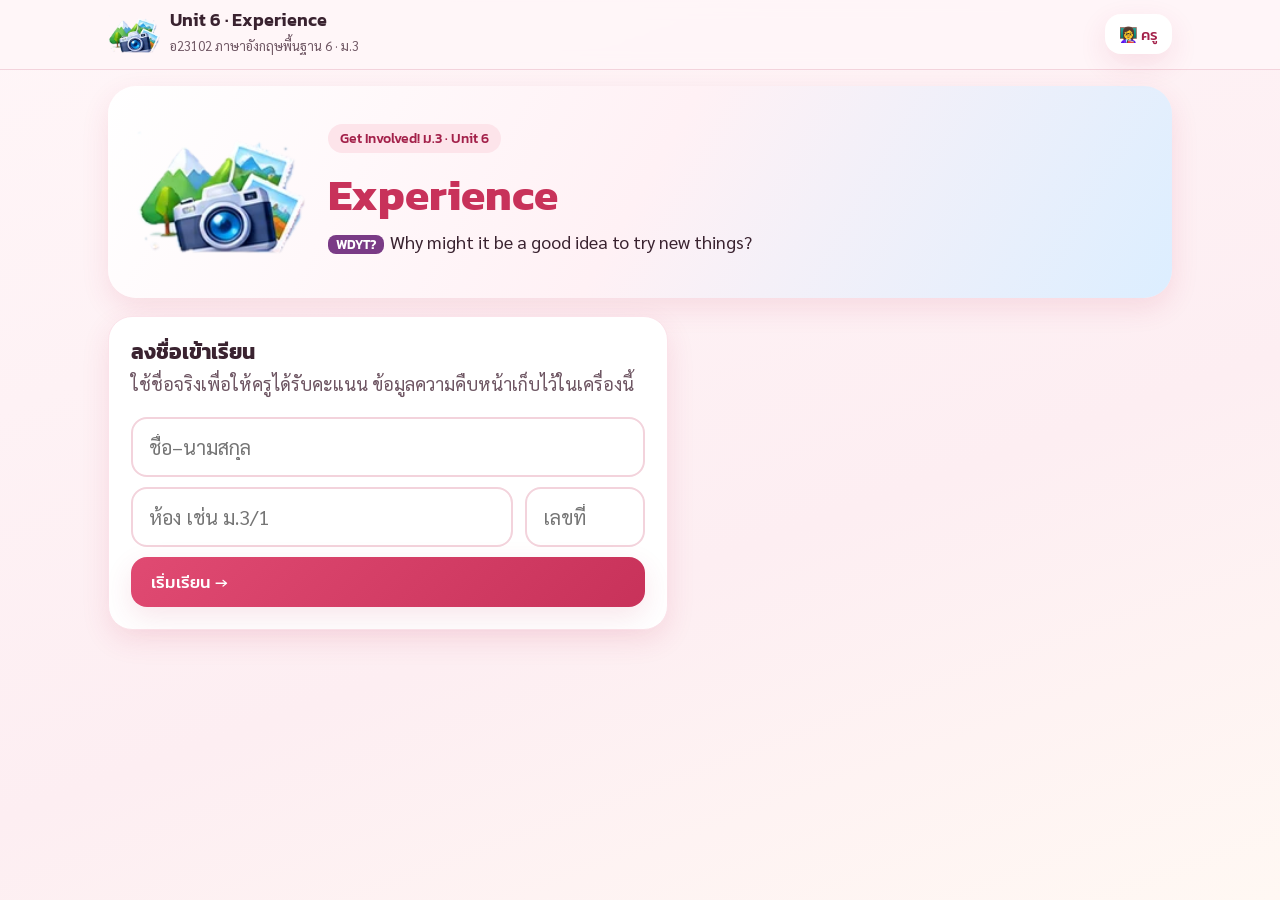
==== m3/unit6/index.html @ 9c274b95 "Add Unit 6 self-study lesson with teacher slides and results Six skill stations with active-learning" ====
<!DOCTYPE html>
<html lang="th">
<head>
<meta charset="utf-8">
<meta name="viewport" content="width=device-width,initial-scale=1">
<title>Unit 6 Experience · บทเรียน อ23102 ม.3</title>
<meta name="description" content="บทเรียนสำเร็จรูปและสไลด์สอน Get Involved! ม.3 Unit 6 Experience">
<link rel="preconnect" href="https://fonts.googleapis.com">
<link href="https://fonts.googleapis.com/css2?family=Kanit:wght@400;500;600;700&family=Sarabun:wght@400;600;700&display=swap" rel="stylesheet">
<link rel="stylesheet" href="app.css">
</head>
<body>
<header class="top"><div class="in">
  <a class="logo" href="#map"><img src="../assets/icons/u6.png" alt=""><span><b>Unit 6 · Experience</b><small>อ23102 ภาษาอังกฤษพื้นฐาน 6 · ม.3</small></span></a>
  <span class="sp"></span>
  <span class="who" id="who"></span>
  <a class="btn s" href="#teacher" title="โหมดครู">👩‍🏫 ครู</a>
</div></header>

<main class="wrap">
  <section class="view" id="v-start"></section>
  <section class="view" id="v-map"></section>
  <section class="view" id="v-station"></section>
  <section class="view" id="v-summary"></section>
  <section class="view" id="v-teacher"></section>
</main>

<script src="../config.js"></script>
<script src="data.js"></script>
<script src="slides.js"></script>
<script src="app.js"></script>
</body>
</html>
---- m3/unit6/app.css ----
:root{
  --rose:#c8325a;--rose-d:#a3214a;--rose-l:#fde4ea;--blush:#fff3f6;--ink:#3a2330;--muted:#6e5663;
  --line:#f3d3dc;--ok:#2e8b57;--ok-l:#e3f6ea;--bad:#c0392b;--bad-l:#fde8e6;--warn-l:#fff6dc;
  --shadow:0 10px 28px rgba(200,50,90,.12);
  --c-vocab:#e2457a;--c-listening:#e8763a;--c-reading:#3a7fd0;--c-grammar:#8b5cd6;--c-speaking:#2e9d8f;--c-writing:#c98a12;--c-posttest:#a3214a;
}
*{box-sizing:border-box}
html,body{margin:0}
body{font:18px/1.6 Sarabun,system-ui,sans-serif;color:var(--ink);background:linear-gradient(160deg,#fff6f8 0%,#fdeef2 60%,#fff8f3 100%);min-height:100vh}
h1,h2,h3,h4{font-family:Kanit,Sarabun,sans-serif;margin:0;line-height:1.25}
button{font:inherit;cursor:pointer}
input,textarea{font:inherit}
img{max-width:100%}
.wrap{max-width:1100px;margin:0 auto;padding:16px 18px 90px}
.top{position:sticky;top:0;z-index:20;background:rgba(255,246,248,.92);backdrop-filter:blur(8px);border-bottom:1px solid var(--line)}
.top .in{max-width:1100px;margin:0 auto;display:flex;align-items:center;gap:12px;padding:10px 18px}
.top .logo{display:flex;align-items:center;gap:10px;text-decoration:none;color:var(--ink)}
.top .logo img{width:52px;height:40px;object-fit:contain}
.top .logo b{font:600 18px Kanit;display:block;line-height:1.1}
.top .logo small{color:var(--muted);font-size:13px}
.top .sp{flex:1}
.who{font-size:14px;color:var(--muted);text-align:right;line-height:1.3}
.pill{display:inline-flex;align-items:center;gap:6px;border-radius:999px;padding:4px 12px;font:500 14px Kanit;background:var(--rose-l);color:var(--rose-d)}
.btn{border:0;border-radius:16px;padding:12px 20px;background:#fff;box-shadow:var(--shadow);font:500 17px Kanit;color:var(--rose-d);display:inline-flex;align-items:center;gap:8px;text-decoration:none;min-height:48px}
.btn.p{background:linear-gradient(135deg,#e04a72,#c8325a);color:#fff}
.btn.g{background:var(--ok);color:#fff}
.btn.s{padding:8px 14px;min-height:40px;font-size:15px}
.btn[disabled]{opacity:.45;cursor:default}
.row{display:flex;gap:12px;flex-wrap:wrap;align-items:center}
.card{background:#fff;border-radius:24px;padding:22px;box-shadow:var(--shadow);border:1px solid #fbe3ea}
.muted{color:var(--muted)}
.hide{display:none!important}
.view{display:none}.view.on{display:block;animation:fade .25s ease}
@keyframes fade{from{opacity:0;transform:translateY(6px)}to{opacity:1}}
/* hero + map */
.hero{display:flex;align-items:center;gap:22px;border-radius:28px;padding:24px 28px;background:linear-gradient(120deg,#fff 0%,#fff1f5 50%,#dceeff 100%);box-shadow:var(--shadow);margin-bottom:18px}
.hero img{width:170px;height:auto;flex:none}
.hero h1{font-size:clamp(28px,4vw,44px);color:var(--rose)}
.hero .q{margin-top:6px;font-size:18px}
.wdyt{display:inline-block;background:#7a3b86;color:#fff;border-radius:8px;padding:0 8px;font:600 13px Kanit;margin-right:6px}
.score-strip{display:flex;gap:14px;align-items:center;flex-wrap:wrap;margin:14px 0 4px}
.big-score{font:700 40px Kanit;color:var(--rose)}
.stations{display:grid;grid-template-columns:repeat(auto-fill,minmax(230px,1fr));gap:16px;margin-top:14px}
.st{position:relative;text-align:left;border:0;background:#fff;border-radius:24px;padding:18px;box-shadow:var(--shadow);border-top:6px solid var(--c);display:flex;flex-direction:column;gap:6px;color:var(--ink)}
.st .n{position:absolute;top:12px;right:14px;font:700 15px Kanit;color:var(--c)}
.st img{width:70px;height:56px;object-fit:contain}
.st b{font:600 20px Kanit}
.st small{color:var(--muted);font-size:14px;line-height:1.4}
.st .stat{margin-top:6px;font:500 14px Kanit;color:var(--c)}
.st .bar{height:8px;border-radius:6px;background:#f4e3e8;overflow:hidden}.st .bar i{display:block;height:100%;background:var(--c)}
.st.done::after{content:"✓";position:absolute;right:14px;bottom:12px;width:30px;height:30px;border-radius:50%;background:var(--ok);color:#fff;display:grid;place-items:center;font-weight:700}
/* section header + steps */
.sh{display:flex;align-items:center;gap:14px;margin:6px 0 14px}
.sh img{width:76px;height:60px;object-fit:contain}
.sh h2{font-size:30px}
.sh .k{font:500 15px Kanit;color:var(--c,var(--rose))}
.steps{display:flex;gap:8px;overflow-x:auto;padding:4px 2px 10px;margin-bottom:8px}
.steps button{flex:none;border:2px solid var(--line);background:#fff;border-radius:999px;padding:8px 14px;font:500 15px Kanit;color:var(--muted);white-space:nowrap}
.steps button.on{background:var(--c,var(--rose));border-color:var(--c,var(--rose));color:#fff}
.steps button.ok::before{content:"✓ ";color:var(--ok)}
.steps button.on.ok::before{color:#fff}
.tip{background:var(--warn-l);border:1px solid #f1dc9a;border-radius:18px;padding:12px 16px;margin:10px 0 16px}
/* flashcard */
.fc{display:grid;grid-template-columns:minmax(200px,1fr) 1.4fr;gap:22px;align-items:center}
.fc .pic{font-size:120px;line-height:1;text-align:center;background:var(--blush);border-radius:28px;padding:26px 0}
.fc .w{font:700 40px Kanit;color:var(--ink)}
.fc .th{font-size:24px;color:var(--rose-d)}
.fc .ex{font-size:20px;margin-top:6px}
.counter{font:600 16px Kanit;color:var(--muted)}
.mic{position:relative}
.mic.rec{background:var(--bad);color:#fff;animation:pulse 1s infinite}
@keyframes pulse{50%{box-shadow:0 0 0 10px rgba(192,57,43,.15)}}
.heard{margin-top:10px;padding:10px 14px;border-radius:14px;background:#f7f2f4;font-size:17px}
.heard.ok{background:var(--ok-l)}.heard.bad{background:var(--bad-l)}
/* questions */
.qcard{max-width:820px}
.qn{font:600 15px Kanit;color:var(--muted)}
.qt{font-size:24px;line-height:1.45;margin:6px 0 14px}
.qpic{font-size:90px;line-height:1;margin:6px 0 10px}
.opts{display:grid;gap:10px}
.opts.two{grid-template-columns:1fr 1fr}
.opt{border:2px solid var(--line);background:#fff;border-radius:18px;padding:14px 18px;text-align:left;font-size:20px;color:var(--ink);min-height:58px}
.opt:hover:not([disabled]){border-color:var(--rose)}
.opt.right{border-color:var(--ok);background:var(--ok-l)}
.opt.wrong{border-color:var(--bad);background:var(--bad-l)}
.opt[disabled]{cursor:default}
.fb{margin-top:12px;border-radius:16px;padding:12px 16px;font-size:18px}
.fb.ok{background:var(--ok-l)}.fb.bad{background:var(--bad-l)}
.inp{width:100%;border:2px solid var(--line);border-radius:16px;padding:12px 16px;font-size:20px;background:#fff}
.inp:focus{outline:none;border-color:var(--rose)}
textarea.inp{min-height:180px;line-height:1.6}
.qnav{display:flex;justify-content:space-between;align-items:center;margin-top:16px;gap:10px}
.dots{display:flex;gap:6px;flex-wrap:wrap}
.dots i{width:12px;height:12px;border-radius:50%;background:#f1dbe2}
.dots i.r{background:var(--ok)}.dots i.w{background:var(--bad)}.dots i.c{outline:3px solid var(--rose);outline-offset:1px}
.result{text-align:center;padding:28px}
.result .big{font:700 64px Kanit;color:var(--rose)}
/* dialogue */
.dlg{display:flex;flex-direction:column;gap:10px}
.line{display:flex;gap:10px;align-items:flex-start}
.line .sp{flex:none;width:56px;height:56px;border-radius:50%;display:grid;place-items:center;font:600 15px Kanit;color:#fff;background:var(--rose)}
.line.b .sp{background:#3a7fd0}
.line .tx{background:#fff;border:1px solid var(--line);border-radius:18px;padding:10px 14px;font-size:19px;flex:1}
.line.now .tx{border-color:var(--rose);box-shadow:0 0 0 3px var(--rose-l)}
.line .tx.blur{color:transparent;text-shadow:0 0 9px rgba(58,35,48,.55);user-select:none}
.player{display:flex;gap:10px;flex-wrap:wrap;align-items:center;margin-bottom:12px}
/* reading */
.passage p{font-size:20px;line-height:1.8;margin:0 0 12px}
.passage .sn{cursor:pointer;border-radius:6px;padding:1px 2px}
.passage .sn:hover{background:var(--rose-l)}
.passage .sn.say{background:#ffe9a8}
/* grammar */
.ex-list{list-style:none;padding:0;margin:0 0 14px;display:grid;gap:8px}
.ex-list li{background:var(--blush);border-radius:14px;padding:10px 14px;font-size:21px}
.ex-list u{text-decoration:none;border-bottom:3px solid var(--rose);font-weight:700}
.rule{margin-top:12px;background:#efe8ff;border-left:6px solid #8b5cd6;border-radius:14px;padding:12px 16px;font-size:19px}
.words{display:flex;flex-wrap:wrap;gap:8px;margin:10px 0}
.wd{border:2px solid var(--line);background:#fff;border-radius:12px;padding:8px 14px;font-size:21px}
.wd.bad{border-color:var(--bad);background:var(--bad-l)}.wd.good{border-color:var(--ok);background:var(--ok-l)}
.slot{min-height:62px;border:2px dashed #e6b9c6;border-radius:16px;padding:6px;display:flex;flex-wrap:wrap;gap:8px;align-items:center;background:#fffafb}
.lv{display:inline-block;font:600 13px Kanit;border-radius:8px;padding:2px 10px;color:#fff;margin-right:6px}
.lv1{background:#4cb86a}.lv2{background:#e2a12a}.lv3{background:#e0703c}.lv4{background:#c8325a}
/* writing */
.postcard{display:grid;grid-template-columns:2fr 1fr;border-radius:20px;background:#fff;border:2px solid var(--line);overflow:hidden}
.postcard .msg{padding:22px;border-right:2px dashed var(--line);font-size:19px}
.postcard .msg p{margin:0 0 6px}
.postcard .addr{padding:22px;display:flex;flex-direction:column;align-items:flex-end;gap:14px}
.stamp{width:90px;height:108px;border-radius:10px;background:linear-gradient(135deg,#e04a72,#a3214a);color:#fff;display:grid;place-items:center;font-size:40px}
.check{list-style:none;padding:0;margin:10px 0;display:grid;gap:6px}
.check li::before{content:"○ ";color:var(--muted)}
.check li.y::before{content:"● ";color:var(--ok)}
/* post-test result */
.skills{display:grid;gap:10px}
.sk{display:grid;grid-template-columns:150px 1fr 70px;gap:10px;align-items:center}
.sk .b{height:16px;border-radius:8px;background:#f4e3e8;overflow:hidden}.sk .b i{display:block;height:100%}
.weak{counter-reset:w;display:grid;gap:10px;margin-top:10px}
.weak div{counter-increment:w;background:var(--bad-l);border-radius:16px;padding:12px 16px 12px 56px;position:relative}
.weak div::before{content:counter(w);position:absolute;left:14px;top:12px;width:30px;height:30px;border-radius:50%;background:var(--bad);color:#fff;display:grid;place-items:center;font:700 16px Kanit}
table.res{width:100%;border-collapse:collapse;background:#fff;border-radius:16px;overflow:hidden;font-size:15px}
table.res th,table.res td{padding:9px 10px;border-bottom:1px solid var(--line);text-align:left;vertical-align:top}
table.res th{background:var(--rose);color:#fff;font:500 14px Kanit;position:sticky;top:0}
.tbl-wrap{max-height:60vh;overflow:auto;border-radius:16px;box-shadow:var(--shadow)}
/* slides */
.sv-stage{position:relative;width:100%;aspect-ratio:16/9;overflow:hidden;background:#fff6f8;border-radius:18px;box-shadow:var(--shadow)}
.sv-frame{position:absolute;left:0;top:0;width:1920px;height:1080px;transform-origin:0 0}
.sv-frame section{position:relative;width:1920px;height:1080px;overflow:hidden}
.sv-frame section *{margin:0}
.sv-frame section>*:not(svg){position:relative}
.sv-frame section hr{border:0}
.sv-frame section table{border-spacing:0}
.sv-tap{position:absolute;top:0;bottom:0;width:22%;border:0;background:transparent;z-index:2}
.sv-tap.l{left:0}.sv-tap.r{right:0}
.sv-full:fullscreen{background:#000;display:flex;align-items:center;justify-content:center}
.sv-full:fullscreen .sv-stage{width:min(100vw,calc(100vh*16/9));border-radius:0}
.notes{margin-top:12px;background:var(--warn-l);border:1px solid #f1dc9a;border-radius:16px;padding:12px 16px}
.toast{position:fixed;left:50%;bottom:22px;transform:translateX(-50%);background:var(--ink);color:#fff;padding:12px 18px;border-radius:14px;font:500 16px Kanit;z-index:99;max-width:92vw;text-align:center}
.bottom-nav{position:fixed;left:0;right:0;bottom:0;background:#fff;border-top:1px solid var(--line);display:none;z-index:30}
.bottom-nav .in{display:flex;justify-content:space-between;max-width:1100px;margin:0 auto;padding:8px 14px;gap:10px}
@media (max-width:720px){
  body{font-size:17px}
  .wrap{padding:12px 12px 90px}
  .hero{flex-direction:column;align-items:flex-start;padding:18px}
  .hero img{width:120px}
  .fc{grid-template-columns:1fr}
  .fc .pic{font-size:96px;padding:18px 0}
  .fc .w{font-size:32px}
  .opts.two{grid-template-columns:1fr}
  .qt{font-size:21px}
  .opt{font-size:18px}
  .postcard{grid-template-columns:1fr}
  .postcard .msg{border-right:0;border-bottom:2px dashed var(--line)}
  .sk{grid-template-columns:110px 1fr 56px}
  .who{display:none}
}
@media print{.top,.bottom-nav,.btn{display:none!important}}
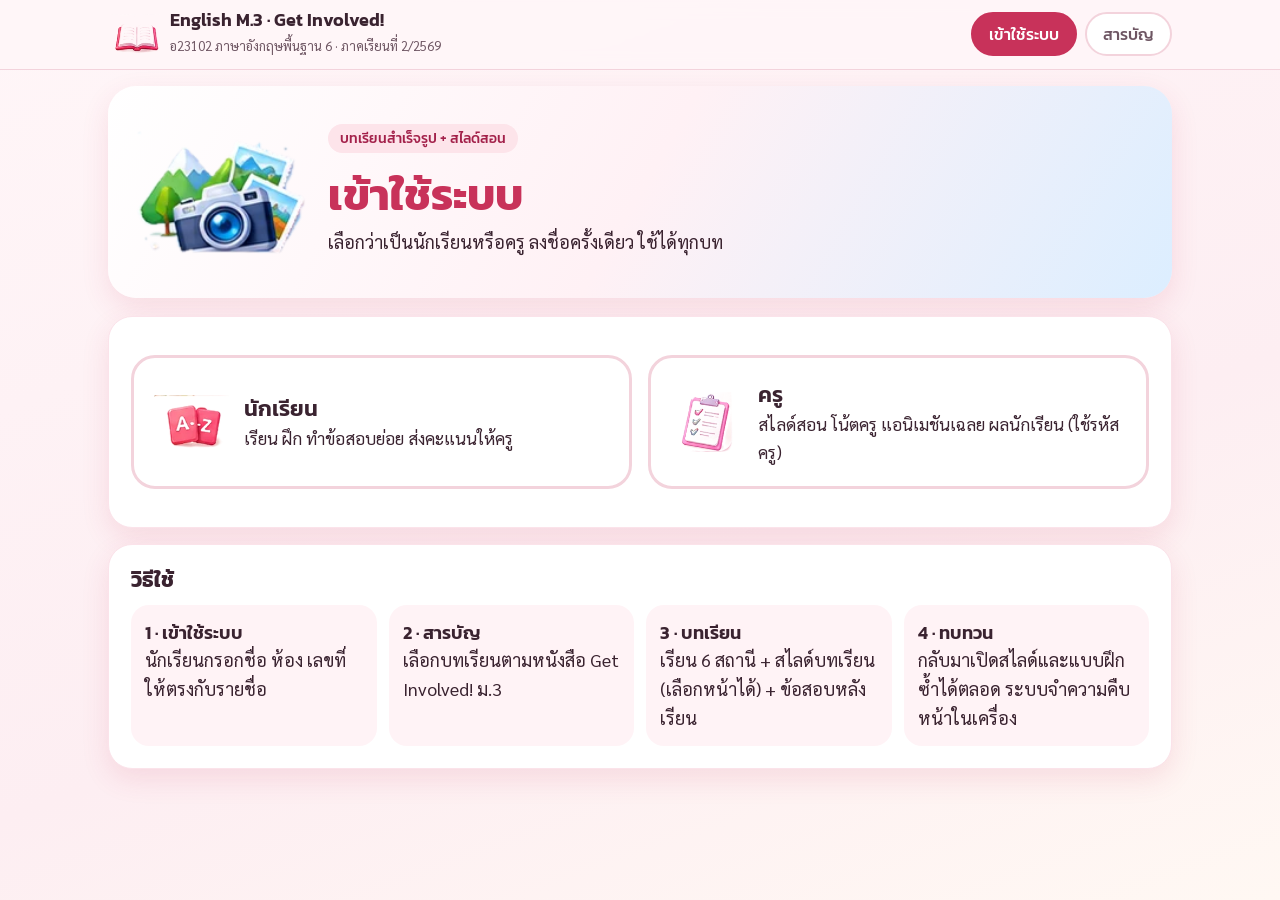
==== commit 3c442ac2: "Restructure M3 site: login, contents, lessons with slide picker; animated answer key; teacher code H" ====
--- a/m3/unit6/index.html
+++ b/m3/unit6/index.html
@@ -14,7 +14,9 @@
   <a class="logo" href="#map"><img src="../assets/icons/u6.png" alt=""><span><b>Unit 6 · Experience</b><small>อ23102 ภาษาอังกฤษพื้นฐาน 6 · ม.3</small></span></a>
   <span class="sp"></span>
   <span class="who" id="who"></span>
-  <a class="btn s" href="#teacher" title="โหมดครู">👩‍🏫 ครู</a>
+  <a class="btn s" href="../index.html#contents" id="tocLink" title="สารบัญ">📚<span class="t"> สารบัญ</span></a>
+  <a class="btn s" href="#slides" title="สไลด์บทเรียน">📽️<span class="t"> สไลด์</span></a>
+  <a class="btn s" href="#teacher" title="โหมดครู">👩‍🏫<span class="t"> ครู</span></a>
 </div></header>
 
 <main class="wrap">
--- a/m3/unit6/app.css
+++ b/m3/unit6/app.css
@@ -173,3 +173,28 @@
   .who{display:none}
 }
 @media print{.top,.bottom-nav,.btn{display:none!important}}
+
+/* animated answer key (teacher slides) */
+.sv-frame .kx{position:relative;display:inline-block}
+.sv-frame .kb{display:inline-block;transition:transform .3s ease,opacity .3s ease,max-width .3s ease;max-width:400px;overflow:hidden;vertical-align:bottom}
+.sv-frame .ka{display:inline-block;max-width:0;opacity:0;overflow:hidden;white-space:nowrap;vertical-align:bottom;color:#16603d;background:#dff5e6;border:4px solid #3ab26b;border-radius:16px;padding:0;font-weight:700;transform:scale(.4);transition:max-width .45s ease .15s,padding .45s ease .15s,opacity .3s ease .15s}
+.sv-frame .kx.on .kb{transform:scaleX(0);opacity:0;max-width:0}
+.sv-frame .kx.on .ka{max-width:900px;opacity:1;padding:0 18px;animation:kpop .6s cubic-bezier(.3,1.6,.5,1) .15s both}
+.sv-frame .kfx{position:absolute;right:-40px;top:-46px;font-size:60px;pointer-events:none;animation:kspark .9s ease forwards}
+@keyframes kpop{0%{transform:scale(.4)}60%{transform:scale(1.18)}100%{transform:scale(1)}}
+@keyframes kspark{0%{opacity:0;transform:scale(.3) rotate(-20deg)}40%{opacity:1;transform:scale(1.2) rotate(10deg)}100%{opacity:0;transform:translateY(-30px) scale(.8)}}
+@media (prefers-reduced-motion:reduce){.sv-frame .kx.on .ka{animation:none}.sv-frame .kfx{display:none}}
+/* slide page picker */
+.spick-bar{display:flex;gap:10px;align-items:center;margin-bottom:10px}
+.spick-row{display:flex;gap:6px;overflow-x:auto;flex:1;padding:4px 2px}
+.spick-row button{flex:none;min-width:40px;height:40px;border:2px solid var(--line);background:#fff;border-radius:12px;font:600 15px Kanit;color:var(--muted)}
+.spick-row button.on{background:var(--rose);border-color:var(--rose);color:#fff}
+.spick{display:grid;grid-template-columns:repeat(auto-fill,minmax(220px,1fr));gap:8px;margin-bottom:12px;background:#fff;border-radius:18px;padding:12px;box-shadow:var(--shadow)}
+.spick button{display:flex;align-items:center;gap:10px;text-align:left;border:2px solid var(--line);background:#fff;border-radius:14px;padding:8px 10px;font-size:15px;color:var(--ink)}
+.spick button b{flex:none;width:32px;height:32px;border-radius:10px;background:var(--rose-l);color:var(--rose-d);display:grid;place-items:center;font-family:Kanit}
+.spick button span{flex:1;line-height:1.3}
+.spick button i{font-style:normal;font:600 11px Kanit;background:#3ab26b;color:#fff;border-radius:8px;padding:1px 6px}
+.spick button.on{border-color:var(--rose);background:var(--blush)}
+@media (max-width:720px){.top .in{gap:6px;padding:8px 10px}.top .btn.s{padding:6px 9px;font-size:13px;min-height:36px}.top .logo small{display:none}.top .logo b{font-size:15px}.top .logo img{width:40px;height:32px}.spick-bar .btn.s{font-size:13px}}
+.btn{white-space:nowrap}
+@media (max-width:720px){.top .t{display:none}.top .btn.s{font-size:18px}.qnav{flex-wrap:wrap}.qnav .btn{padding:8px 12px;font-size:15px;min-height:42px}.qnav .row{gap:8px}#kbar .btn{padding:8px 12px;font-size:15px;min-height:42px}}
